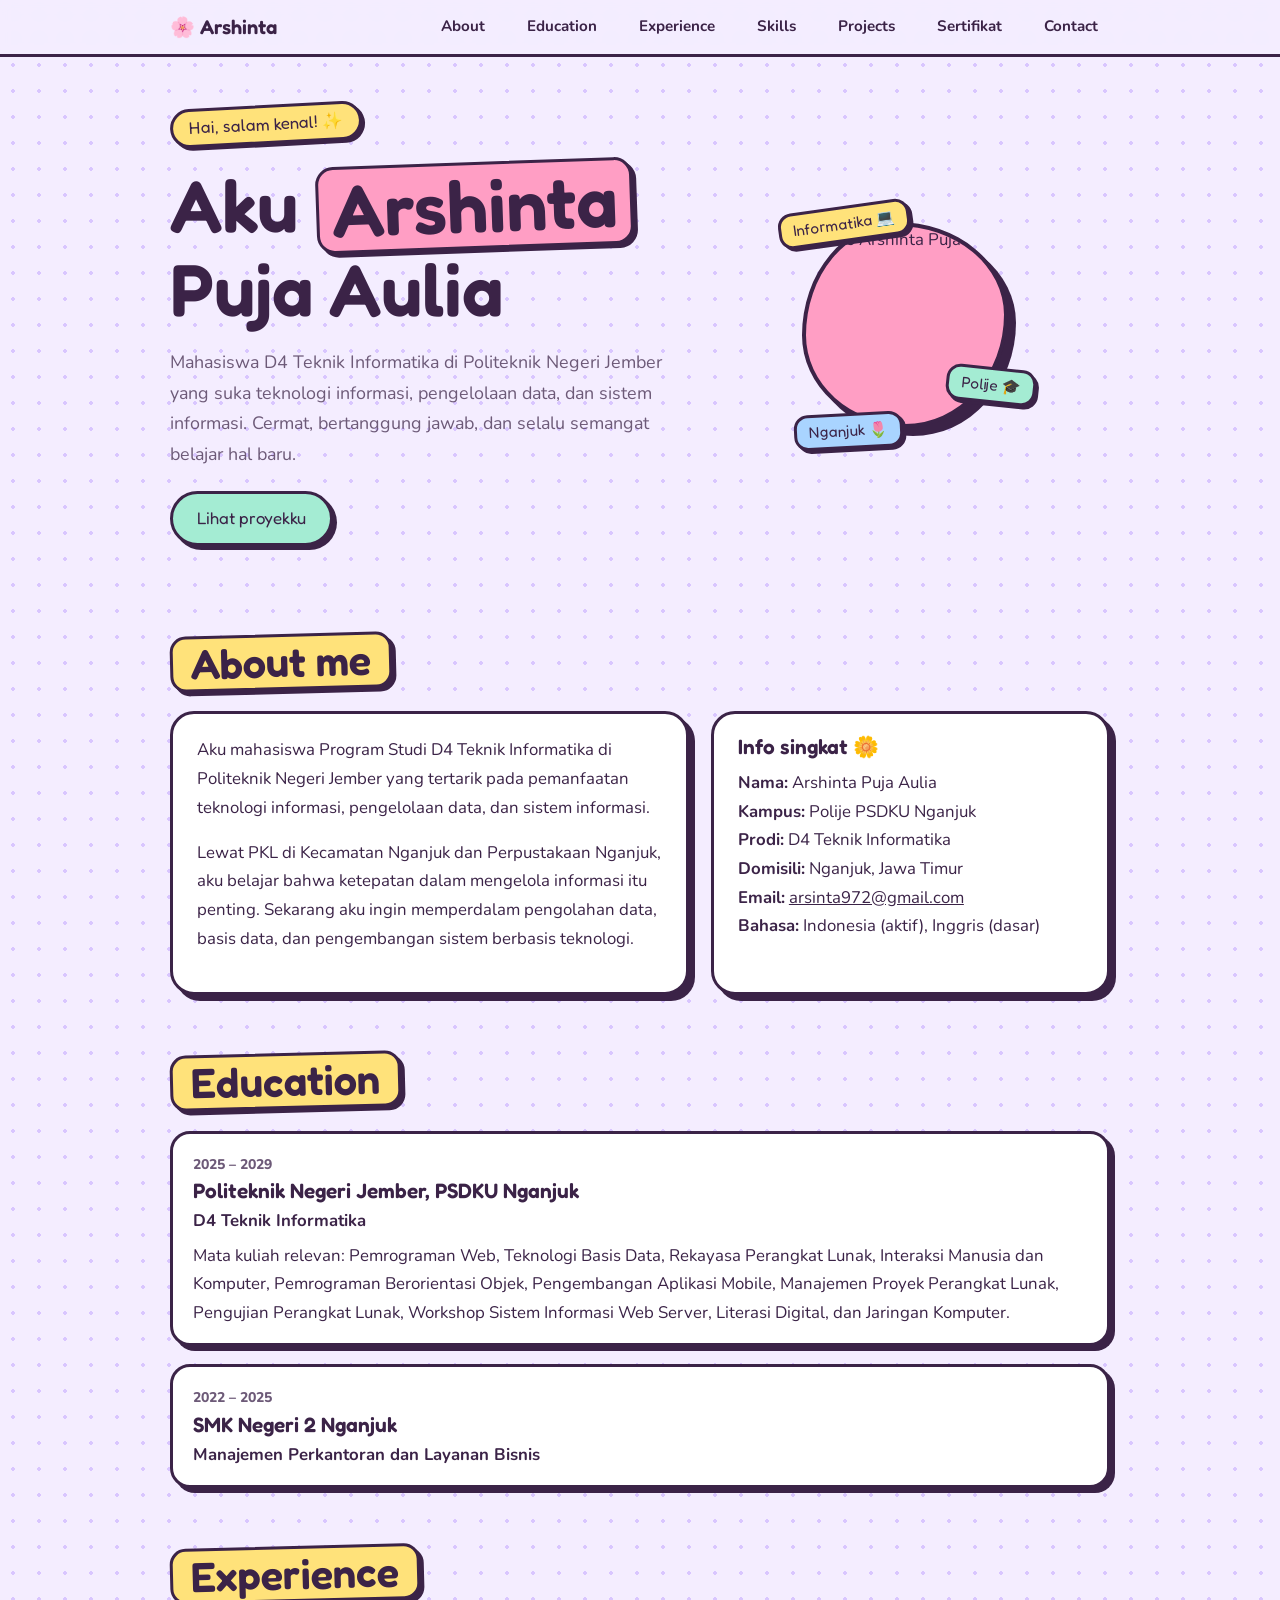
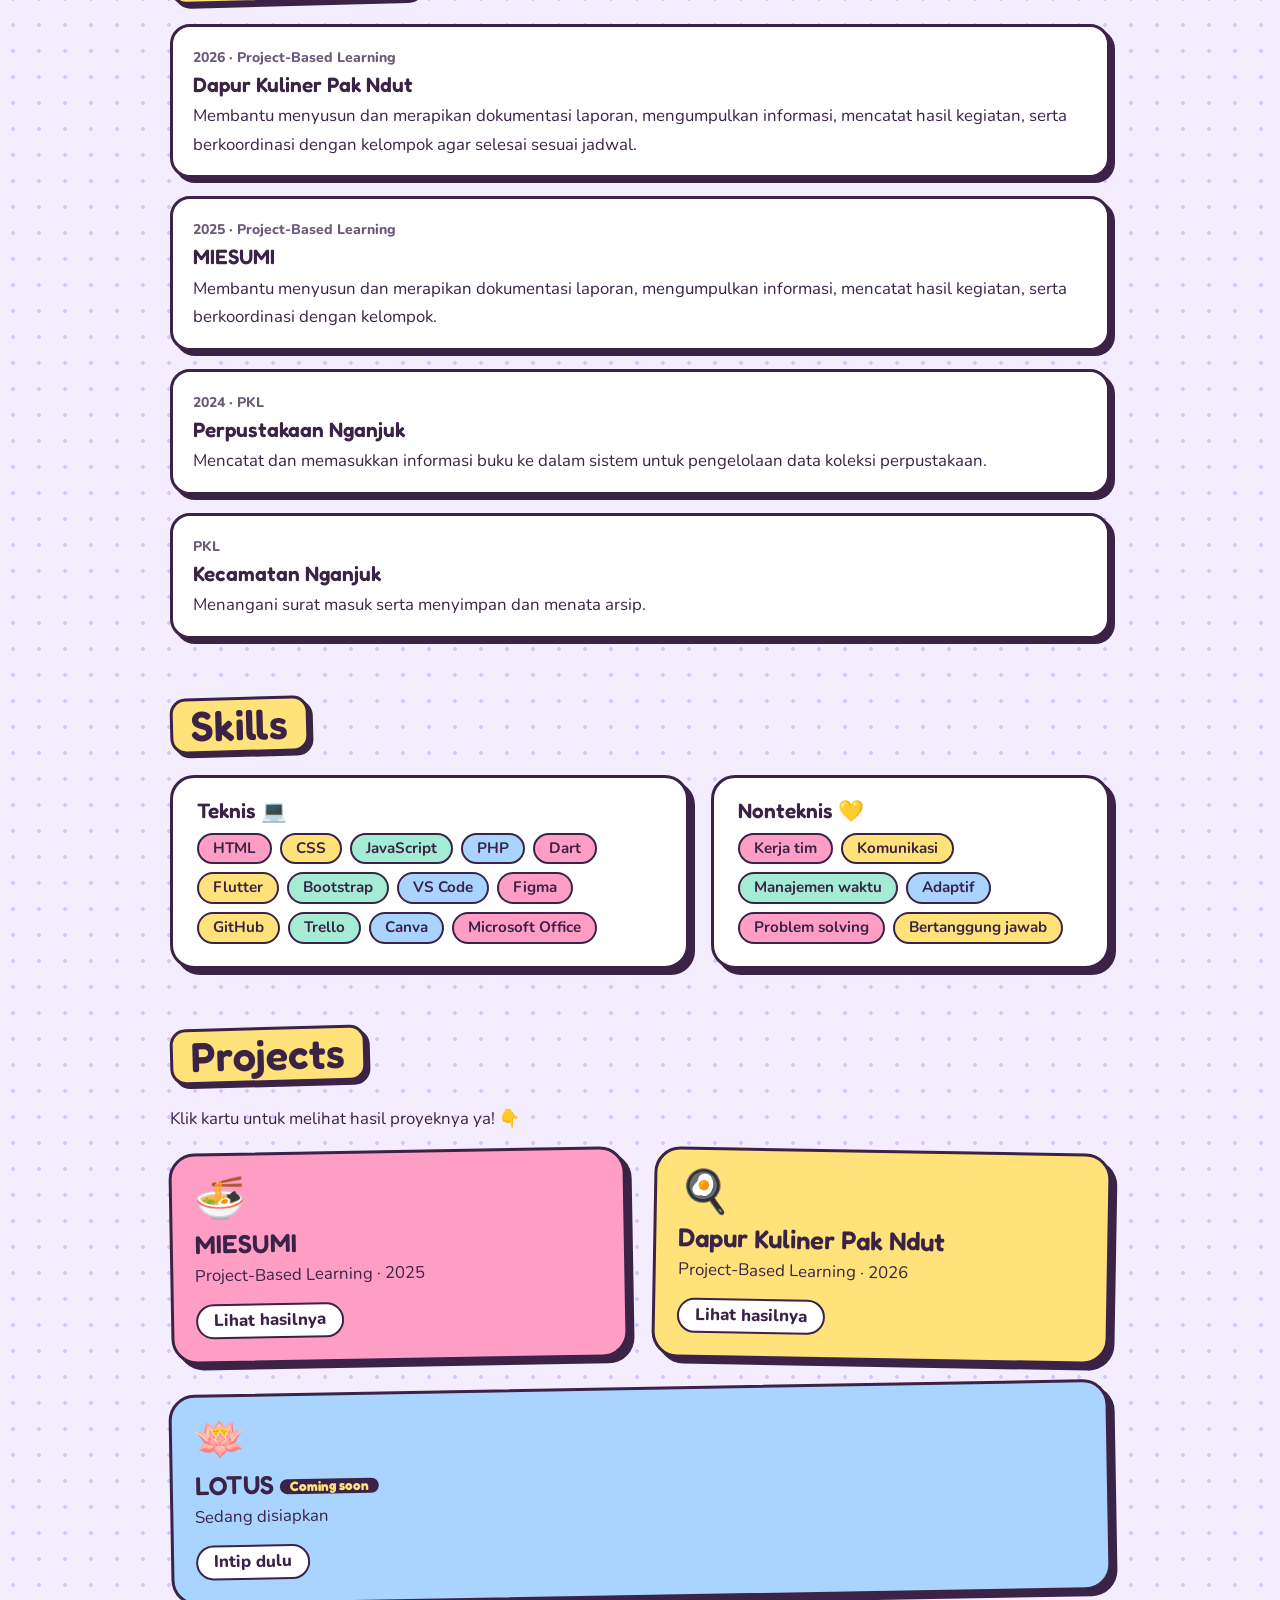
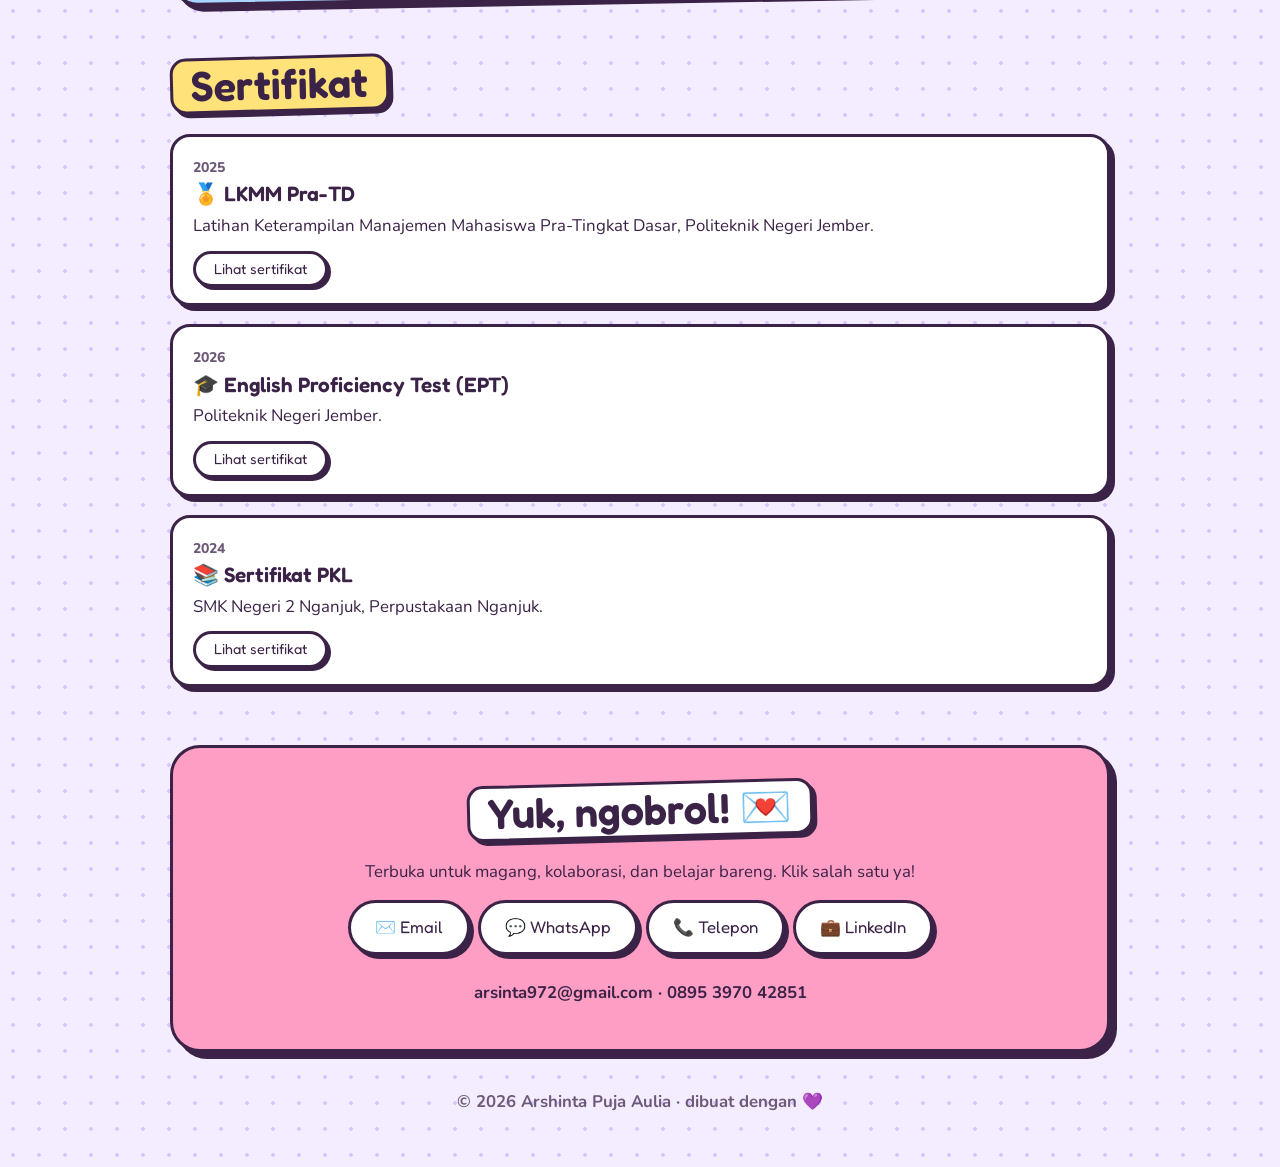
==== index.html @ 5eb8c229 "Add files via upload" ====
<!DOCTYPE html>
<html lang="id">
<head>
<meta charset="utf-8">
<meta name="viewport" content="width=device-width, initial-scale=1">
<meta name="description" content="Portofolio Arshinta Puja Aulia, mahasiswa D4 Teknik Informatika Politeknik Negeri Jember.">
<title>Arshinta Puja Aulia | Portofolio</title>
<link rel="stylesheet" href="https://fonts.googleapis.com/css2?family=Fredoka:wght@500;600&family=Nunito:wght@400;700;800&display=swap">
<link rel="stylesheet" href="style.css">
</head>
<body>
<header class="nav"><div class="wrap">
  <a class="logo" href="#home">Arshinta</a>
  <a class="l" href="#about">About</a><a class="l" href="#education">Education</a><a class="l" href="#experience">Experience</a><a class="l" href="#skills">Skills</a><a class="l" href="#projects">Projects</a><a class="l" href="#certificates">Sertifikat</a><a class="l" href="#contact">Contact</a>
</div></header>
<main class="wrap">
  <div class="hero" id="home">
    <div>
      <span class="hello">Hai, salam kenal! ✨</span>
      <h1>Aku <em>Arshinta</em> Puja Aulia</h1>
      <p>Mahasiswa D4 Teknik Informatika di Politeknik Negeri Jember yang suka teknologi informasi, pengelolaan data, dan sistem informasi. Cermat, bertanggung jawab, dan selalu semangat belajar hal baru.</p>
      <div class="btns"><a class="btn p" href="#projects">Lihat proyekku</a></div>
    </div>
    <div class="pic">
      <div class="frame"><img src="assets/foto.jpg" alt="Foto Arshinta Puja Aulia"></div>
      <span class="st a">Informatika 💻</span><span class="st b">Polije 🎓</span><span class="st c">Nganjuk 🌷</span>
    </div>
  </div>

  <section id="about"><h2>About me</h2>
    <div class="two">
      <div class="box">
        <p style="margin-top:0">Aku mahasiswa Program Studi D4 Teknik Informatika di Politeknik Negeri Jember yang tertarik pada pemanfaatan teknologi informasi, pengelolaan data, dan sistem informasi.</p>
        <p>Lewat PKL di Kecamatan Nganjuk dan Perpustakaan Nganjuk, aku belajar bahwa ketepatan dalam mengelola informasi itu penting. Sekarang aku ingin memperdalam pengolahan data, basis data, dan pengembangan sistem berbasis teknologi.</p>
      </div>
      <div class="box"><h3>Info singkat 🌼</h3>
        <b>Nama:</b> Arshinta Puja Aulia<br><b>Kampus:</b> Polije PSDKU Nganjuk<br><b>Prodi:</b> D4 Teknik Informatika<br><b>Domisili:</b> Nganjuk, Jawa Timur<br><b>Email:</b> <a href="mailto:arsinta972@gmail.com">arsinta972@gmail.com</a><br><b>Bahasa:</b> Indonesia (aktif), Inggris (dasar)
      </div>
    </div>
  </section>

  <section id="education"><h2>Education</h2>
    <div class="timeline">
      <div class="item"><small>2025 – 2029</small><h3>Politeknik Negeri Jember, PSDKU Nganjuk</h3><b>D4 Teknik Informatika</b>
        <p>Mata kuliah relevan: Pemrograman Web, Teknologi Basis Data, Rekayasa Perangkat Lunak, Interaksi Manusia dan Komputer, Pemrograman Berorientasi Objek, Pengembangan Aplikasi Mobile, Manajemen Proyek Perangkat Lunak, Pengujian Perangkat Lunak, Workshop Sistem Informasi Web Server, Literasi Digital, dan Jaringan Komputer.</p></div>
      <div class="item"><small>2022 – 2025</small><h3>SMK Negeri 2 Nganjuk</h3><b>Manajemen Perkantoran dan Layanan Bisnis</b></div>
    </div>
  </section>

  <section id="experience"><h2>Experience</h2>
    <div class="timeline">
      <div class="item"><small>2026 · Project-Based Learning</small><h3>Dapur Kuliner Pak Ndut</h3><p>Membantu menyusun dan merapikan dokumentasi laporan, mengumpulkan informasi, mencatat hasil kegiatan, serta berkoordinasi dengan kelompok agar selesai sesuai jadwal.</p></div>
      <div class="item"><small>2025 · Project-Based Learning</small><h3>MIESUMI</h3><p>Membantu menyusun dan merapikan dokumentasi laporan, mengumpulkan informasi, mencatat hasil kegiatan, serta berkoordinasi dengan kelompok.</p></div>
      <div class="item"><small>2024 · PKL</small><h3>Perpustakaan Nganjuk</h3><p>Mencatat dan memasukkan informasi buku ke dalam sistem untuk pengelolaan data koleksi perpustakaan.</p></div>
      <div class="item"><small>PKL</small><h3>Kecamatan Nganjuk</h3><p>Menangani surat masuk serta menyimpan dan menata arsip.</p></div>
    </div>
  </section>

  <section id="skills"><h2>Skills</h2>
    <div class="two">
      <div class="box"><h3>Teknis 💻</h3><ul class="chips"><li>HTML</li><li>CSS</li><li>JavaScript</li><li>PHP</li><li>Dart</li><li>Flutter</li><li>Bootstrap</li><li>VS Code</li><li>Figma</li><li>GitHub</li><li>Trello</li><li>Canva</li><li>Microsoft Office</li></ul></div>
      <div class="box"><h3>Nonteknis 💛</h3><ul class="chips"><li>Kerja tim</li><li>Komunikasi</li><li>Manajemen waktu</li><li>Adaptif</li><li>Problem solving</li><li>Bertanggung jawab</li></ul></div>
    </div>
  </section>

  <section id="projects"><h2>Projects</h2>
    <p style="margin-top:0">Klik kartu untuk melihat hasil proyeknya ya! 👇</p>
    <div class="grid">
      <a class="card" style="--c:var(--pink)" href="proyek-miesumi.html"><div class="em">🍜</div><h3>MIESUMI</h3><p>Project-Based Learning · 2025</p><span class="go">Lihat hasilnya</span></a>
      <a class="card" style="--c:var(--butter)" href="proyek-pakndut.html"><div class="em">🍳</div><h3>Dapur Kuliner Pak Ndut</h3><p>Project-Based Learning · 2026</p><span class="go">Lihat hasilnya</span></a>
      <a class="card" style="--c:var(--sky);grid-column:1/-1" href="proyek-lotus.html"><div class="em">🪷</div><h3>LOTUS <span class="soon">Coming soon</span></h3><p>Sedang disiapkan</p><span class="go">Intip dulu</span></a>
    </div>
  </section>

  <section id="certificates"><h2>Sertifikat</h2>
    <div class="timeline">
      <div class="item"><small>2025</small><h3>🏅 LKMM Pra-TD</h3><p>Latihan Keterampilan Manajemen Mahasiswa Pra-Tingkat Dasar, Politeknik Negeri Jember.</p><a class="btn s mini" href="https://drive.google.com/file/d/1U0eW5zqjtbiXyN0fZ468UwH-dC9SYaGk/view?usp=drivesdk" target="_blank" rel="noopener">Lihat sertifikat</a></div>
      <div class="item"><small>2026</small><h3>🎓 English Proficiency Test (EPT)</h3><p>Politeknik Negeri Jember.</p><a class="btn s mini" href="https://drive.google.com/file/d/1_AzRZXztTCLi3hXD7t27ddkEnJnh9cOK/view?usp=drivesdk" target="_blank" rel="noopener">Lihat sertifikat</a></div>
      <div class="item"><small>2024</small><h3>📚 Sertifikat PKL</h3><p>SMK Negeri 2 Nganjuk, Perpustakaan Nganjuk.</p><a class="btn s mini" href="https://drive.google.com/file/d/1zyTJT5Xj_rdzXo-8HoqjPuUZsBSK81it/view?usp=drivesdk" target="_blank" rel="noopener">Lihat sertifikat</a></div>
    </div>
  </section>

  <section id="contact"><div class="contact"><h2>Yuk, ngobrol! 💌</h2>
    <p>Terbuka untuk magang, kolaborasi, dan belajar bareng. Klik salah satu ya!</p>
    <a class="btn" href="mailto:arsinta972@gmail.com">✉️ Email</a><a class="btn" href="https://wa.me/62895397042851" target="_blank" rel="noopener">💬 WhatsApp</a><a class="btn" href="tel:+62895397042851">📞 Telepon</a><a class="btn" href="https://www.linkedin.com/in/ar-sinta-4137a4445" target="_blank" rel="noopener">💼 LinkedIn</a>
    <p style="margin-top:18px;font-weight:700">arsinta972@gmail.com · 0895 3970 42851</p>
  </div></section>
</main>
<footer>© 2026 Arshinta Puja Aulia · dibuat dengan 💜</footer>
</body>
</html>
---- style.css ----
:root{--bg:#f4edff;--ink:#3b2347;--muted:#6d5a78;--pink:#ff9ec4;--butter:#ffe27a;--mint:#a4ecd3;--sky:#a9d4ff;--lilac:#d9c6ff;--white:#fff}
*{box-sizing:border-box}
html{scroll-behavior:smooth}
body{margin:0;color:var(--ink);font:400 1.05rem/1.7 "Nunito",system-ui,sans-serif;background-color:var(--bg);background-image:radial-gradient(var(--lilac) 1.6px,transparent 1.6px);background-size:26px 26px;overflow-x:hidden}
h1,h2,h3{font-family:"Fredoka","Nunito",system-ui,sans-serif;font-weight:600;margin:0;line-height:1.1}
a{color:inherit}
a:focus-visible,summary:focus-visible{outline:3px solid var(--ink);outline-offset:3px;border-radius:8px}
.wrap{max-width:980px;margin:0 auto;padding:0 20px}
header.nav{position:sticky;top:0;z-index:10;background:rgba(244,237,255,.92);backdrop-filter:blur(6px);border-bottom:3px solid var(--ink)}
header.nav .wrap{display:flex;gap:6px 18px;flex-wrap:wrap;align-items:center;padding-top:10px;padding-bottom:10px}
.logo{font-family:"Fredoka",sans-serif;font-weight:600;font-size:1.25rem;text-decoration:none;margin-right:auto}
.logo::before{content:"🌸 "}
header.nav a.l{text-decoration:none;font-weight:700;font-size:.95rem;padding:3px 12px;border-radius:999px}
header.nav a.l:hover{background:var(--butter)}
.hero{display:grid;gap:30px;padding:48px 0 30px;align-items:center}
@media(min-width:820px){.hero{grid-template-columns:1.1fr .9fr}}
.hello{display:inline-block;background:var(--butter);border:3px solid var(--ink);border-radius:999px;padding:2px 16px;font-family:"Fredoka",sans-serif;transform:rotate(-3deg);box-shadow:3px 3px 0 var(--ink)}
.hero h1{font-size:clamp(2.6rem,9vw,4.6rem);margin:18px 0 14px}
.hero h1 em{font-style:normal;background:var(--pink);border:3px solid var(--ink);border-radius:18px;padding:0 .18em;display:inline-block;transform:rotate(-2deg);box-shadow:4px 4px 0 var(--ink)}
.hero p{max-width:46ch;color:var(--muted);font-size:1.12rem}
.btns{display:flex;gap:12px;flex-wrap:wrap;margin-top:22px}
.btn{display:inline-block;text-decoration:none;font-family:"Fredoka",sans-serif;font-size:1.05rem;padding:10px 24px;border:3px solid var(--ink);border-radius:999px;box-shadow:4px 4px 0 var(--ink);transition:transform .15s,box-shadow .15s}
.btn:hover{transform:translate(2px,2px);box-shadow:2px 2px 0 var(--ink)}
.btn.p{background:var(--mint)}.btn.s{background:var(--white)}
.pic{position:relative;max-width:360px;margin:0 auto;padding:18px}
.pic .frame{aspect-ratio:1;border:4px solid var(--ink);border-radius:46% 54% 50% 50%/55% 45% 55% 45%;overflow:hidden;background:var(--pink);box-shadow:8px 8px 0 var(--ink)}
.pic img{width:100%;height:100%;object-fit:cover;object-position:50% 20%;display:block}
.st{position:absolute;border:3px solid var(--ink);border-radius:14px;padding:2px 12px;font-family:"Fredoka",sans-serif;font-size:.95rem;box-shadow:3px 3px 0 var(--ink);animation:bob 3.4s ease-in-out infinite}
.st.a{background:var(--butter);top:2px;left:-6px;transform:rotate(-8deg)}
.st.b{background:var(--mint);bottom:44px;right:-10px;transform:rotate(6deg);animation-delay:.8s}
.st.c{background:var(--sky);bottom:-2px;left:10px;transform:rotate(-3deg);animation-delay:1.6s}
@keyframes bob{50%{translate:0 -7px}}
@media(prefers-reduced-motion:reduce){.st{animation:none}html{scroll-behavior:auto}.btn{transition:none}}
section{padding:58px 0 0}
h2{font-size:clamp(1.9rem,5vw,2.6rem);margin-bottom:22px;display:inline-block;background:var(--butter);border:3px solid var(--ink);border-radius:16px;padding:2px 18px;box-shadow:4px 4px 0 var(--ink);transform:rotate(-1.5deg)}
.box{background:var(--white);border:3px solid var(--ink);border-radius:24px;padding:22px 24px;box-shadow:6px 6px 0 var(--ink)}
.two{display:grid;gap:22px}
@media(min-width:760px){.two{grid-template-columns:1.3fr 1fr}}
.box h3{font-size:1.3rem;margin-bottom:10px}
.chips{display:flex;flex-wrap:wrap;gap:8px;list-style:none;margin:0;padding:0}
.chips li{border:2.5px solid var(--ink);border-radius:999px;padding:1px 14px;font-weight:700;font-size:.95rem}
.chips li:nth-child(4n+1){background:var(--pink)}.chips li:nth-child(4n+2){background:var(--butter)}.chips li:nth-child(4n+3){background:var(--mint)}.chips li:nth-child(4n){background:var(--sky)}
.timeline{display:grid;gap:18px}
.item{background:var(--white);border:3px solid var(--ink);border-radius:20px;padding:16px 20px;box-shadow:5px 5px 0 var(--ink)}
.item small{font-weight:800;color:var(--muted)}
.item h3{font-size:1.3rem;margin:2px 0 4px}
.item p{margin:6px 0 0}
.grid{display:grid;gap:26px}
@media(min-width:700px){.grid{grid-template-columns:1fr 1fr}}
.card{display:block;text-decoration:none;background:var(--c,var(--pink));border:3px solid var(--ink);border-radius:26px;padding:22px;box-shadow:6px 6px 0 var(--ink);transition:transform .18s,box-shadow .18s}
.card:nth-child(odd){transform:rotate(-1deg)}.card:nth-child(even){transform:rotate(1deg)}
.card:hover{transform:translate(-3px,-5px) rotate(0);box-shadow:10px 11px 0 var(--ink)}
.card .em{font-size:2.6rem;line-height:1}
.card h3{font-size:1.6rem;margin:10px 0 4px}
.card p{margin:4px 0 14px}
.card .go{display:inline-block;background:var(--white);border:2.5px solid var(--ink);border-radius:999px;padding:1px 16px;font-weight:800}
.soon{display:inline-block;background:var(--ink);color:var(--butter);border-radius:8px;padding:0 10px;font-size:.85rem;font-weight:800;vertical-align:middle}
.contact{background:var(--pink);border:3px solid var(--ink);border-radius:30px;padding:34px 28px;box-shadow:7px 7px 0 var(--ink);text-align:center}
.contact h2{background:var(--white);margin-bottom:12px}
.contact p{margin:8px 0}
.contact a.btn{margin:6px 4px;background:var(--white)}
footer{padding:36px 0 50px;text-align:center;color:var(--muted);font-weight:700}
/* halaman proyek */
.phead{background:var(--c,var(--pink));border-bottom:3px solid var(--ink);padding:36px 0 40px;margin-bottom:10px}
.phead .em{font-size:3.4rem;line-height:1}
.phead h1{font-size:clamp(2.2rem,8vw,3.8rem);margin:8px 0 10px}
.badge{display:inline-block;background:var(--white);border:2.5px solid var(--ink);border-radius:999px;padding:1px 14px;font-weight:800;font-size:.92rem;margin-right:6px}
.shots{display:grid;gap:18px}
@media(min-width:700px){.shots{grid-template-columns:1fr 1fr}.shots .wide{grid-column:1/-1}}
.shot{margin:0;background:var(--white);border:3px solid var(--ink);border-radius:20px;overflow:hidden;box-shadow:5px 5px 0 var(--ink)}
.shot img{display:block;width:100%;height:auto}
.shot figcaption{padding:8px 14px;font-weight:700;border-top:3px solid var(--ink)}
.shot.empty img{display:none}
.shot.empty::before{content:"📷 Taruh screenshot di sini";display:grid;place-items:center;min-height:170px;background:repeating-linear-gradient(45deg,var(--bg),var(--bg) 12px,#fff 12px,#fff 24px);font-weight:800;color:var(--muted)}
.page section{padding-top:40px}
.page h2{font-size:1.7rem}

.btn.mini{font-size:.9rem;padding:3px 18px;margin-top:10px;box-shadow:3px 3px 0 var(--ink)}
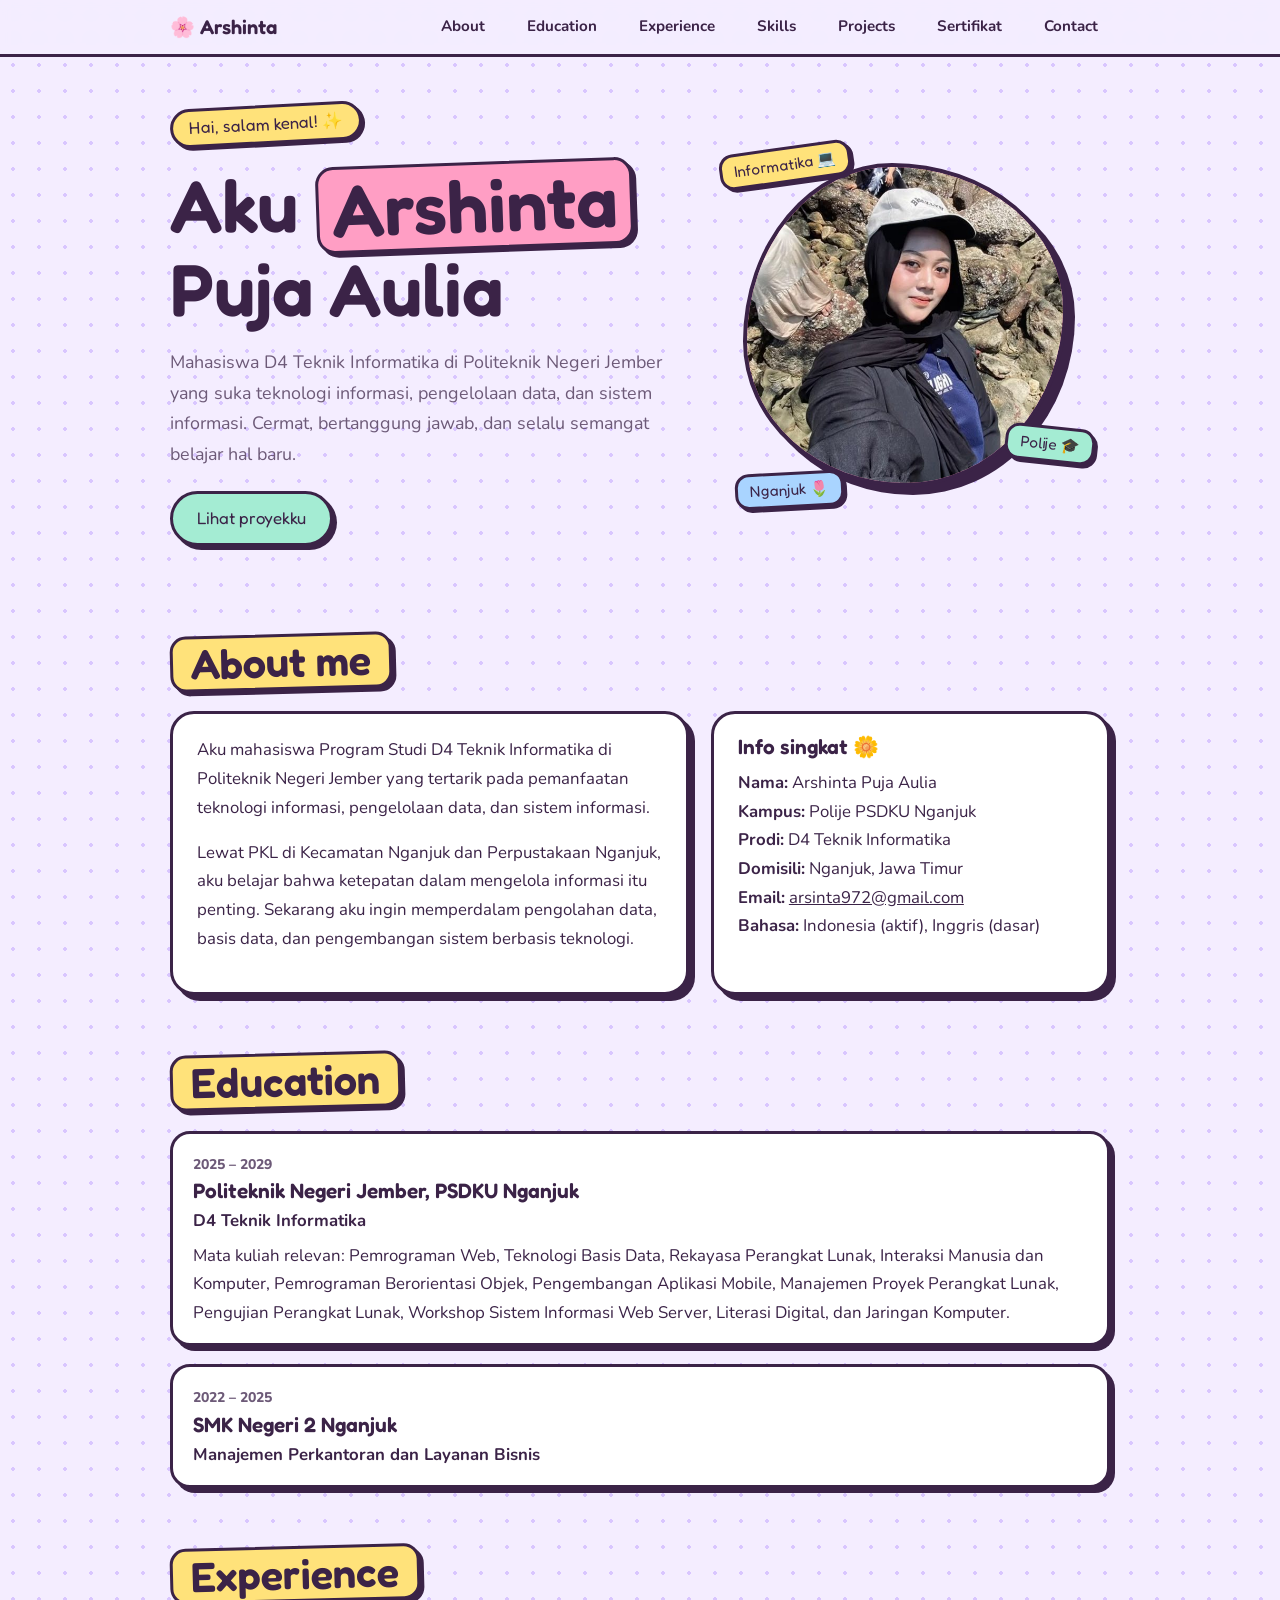
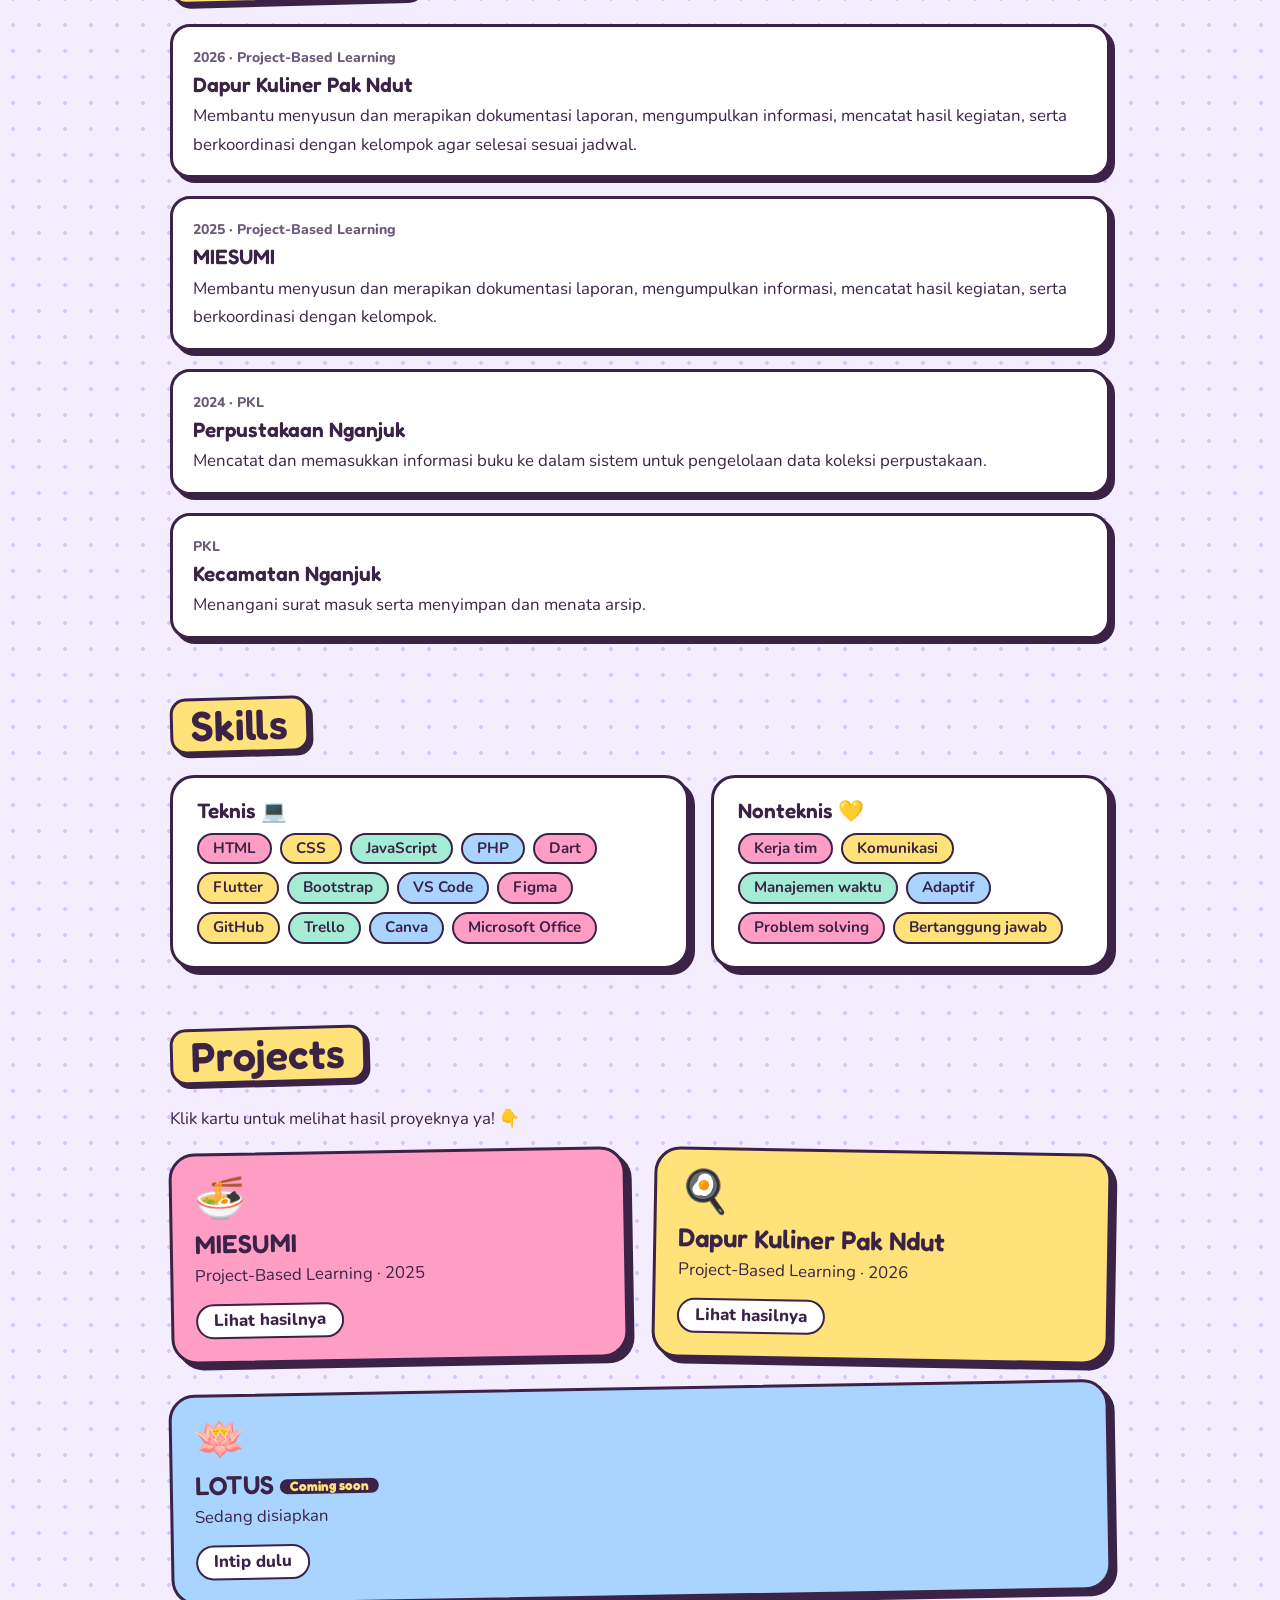
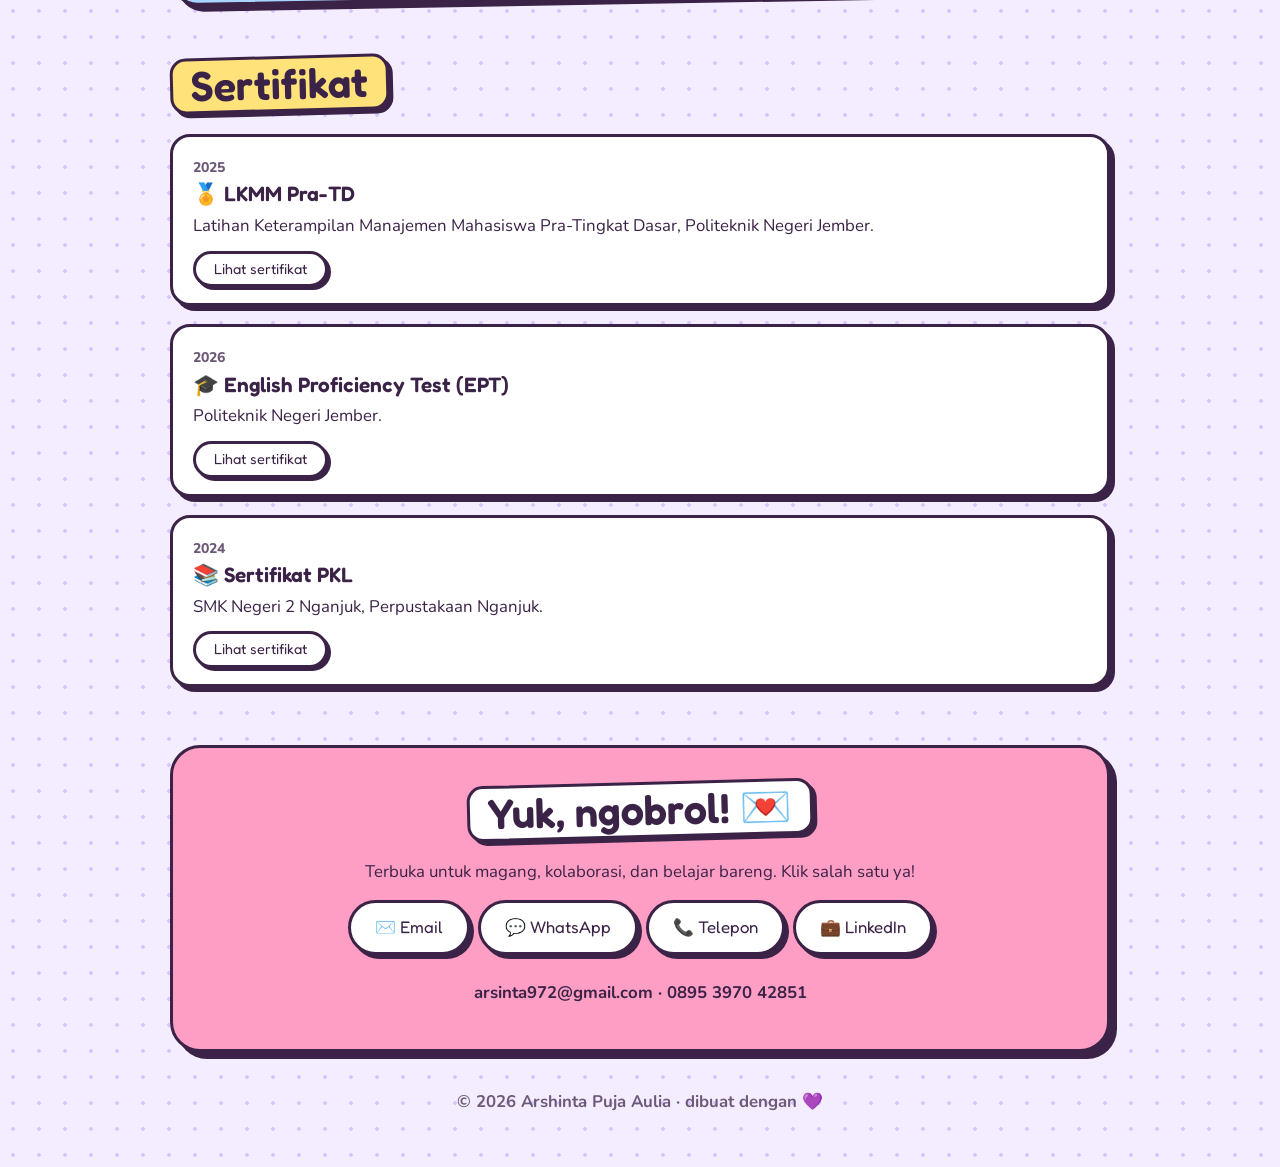
==== commit 151f9da4: "Add files via upload" ====
--- a/index.html
+++ b/index.html
@@ -22,7 +22,7 @@
       <div class="btns"><a class="btn p" href="#projects">Lihat proyekku</a></div>
     </div>
     <div class="pic">
-      <div class="frame"><img src="assets/foto.jpg" alt="Foto Arshinta Puja Aulia"></div>
+      <div class="frame"><img src="[data-uri]" alt="Foto Arshinta Puja Aulia"></div>
       <span class="st a">Informatika 💻</span><span class="st b">Polije 🎓</span><span class="st c">Nganjuk 🌷</span>
     </div>
   </div>
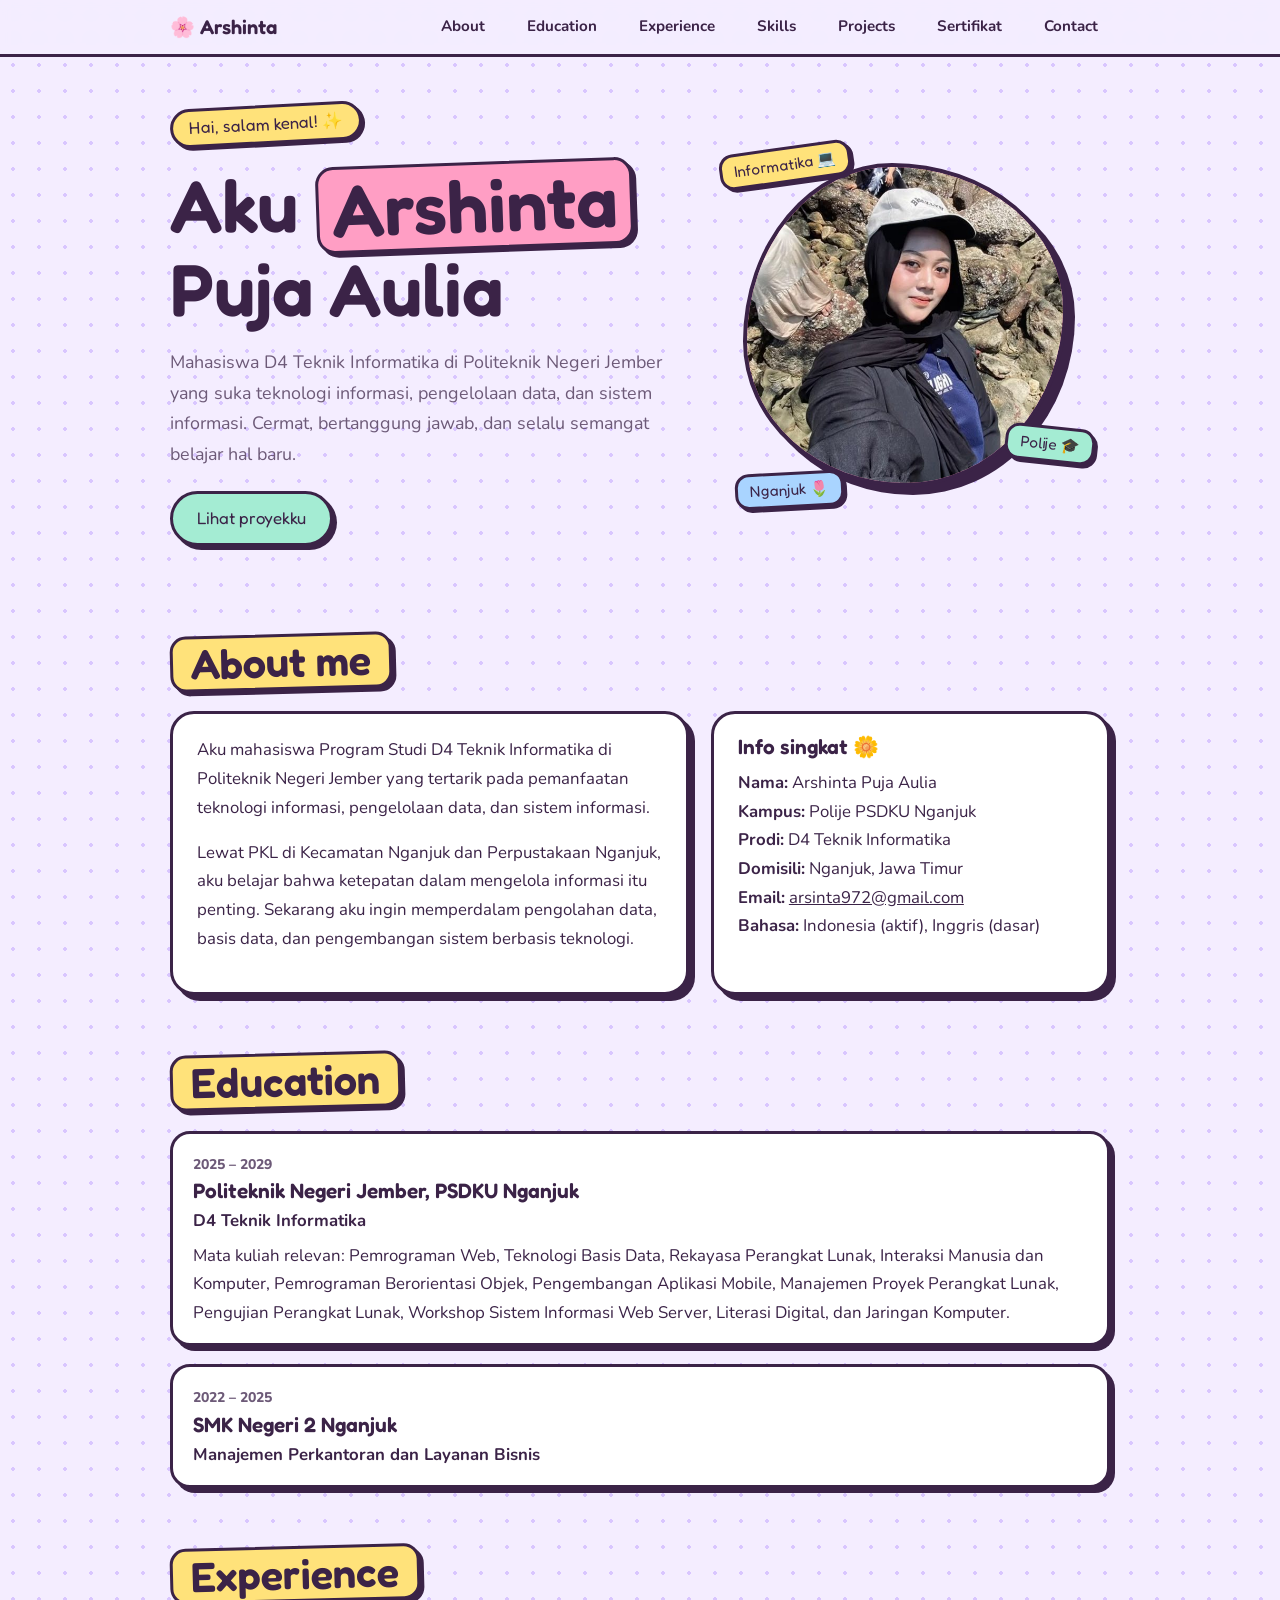
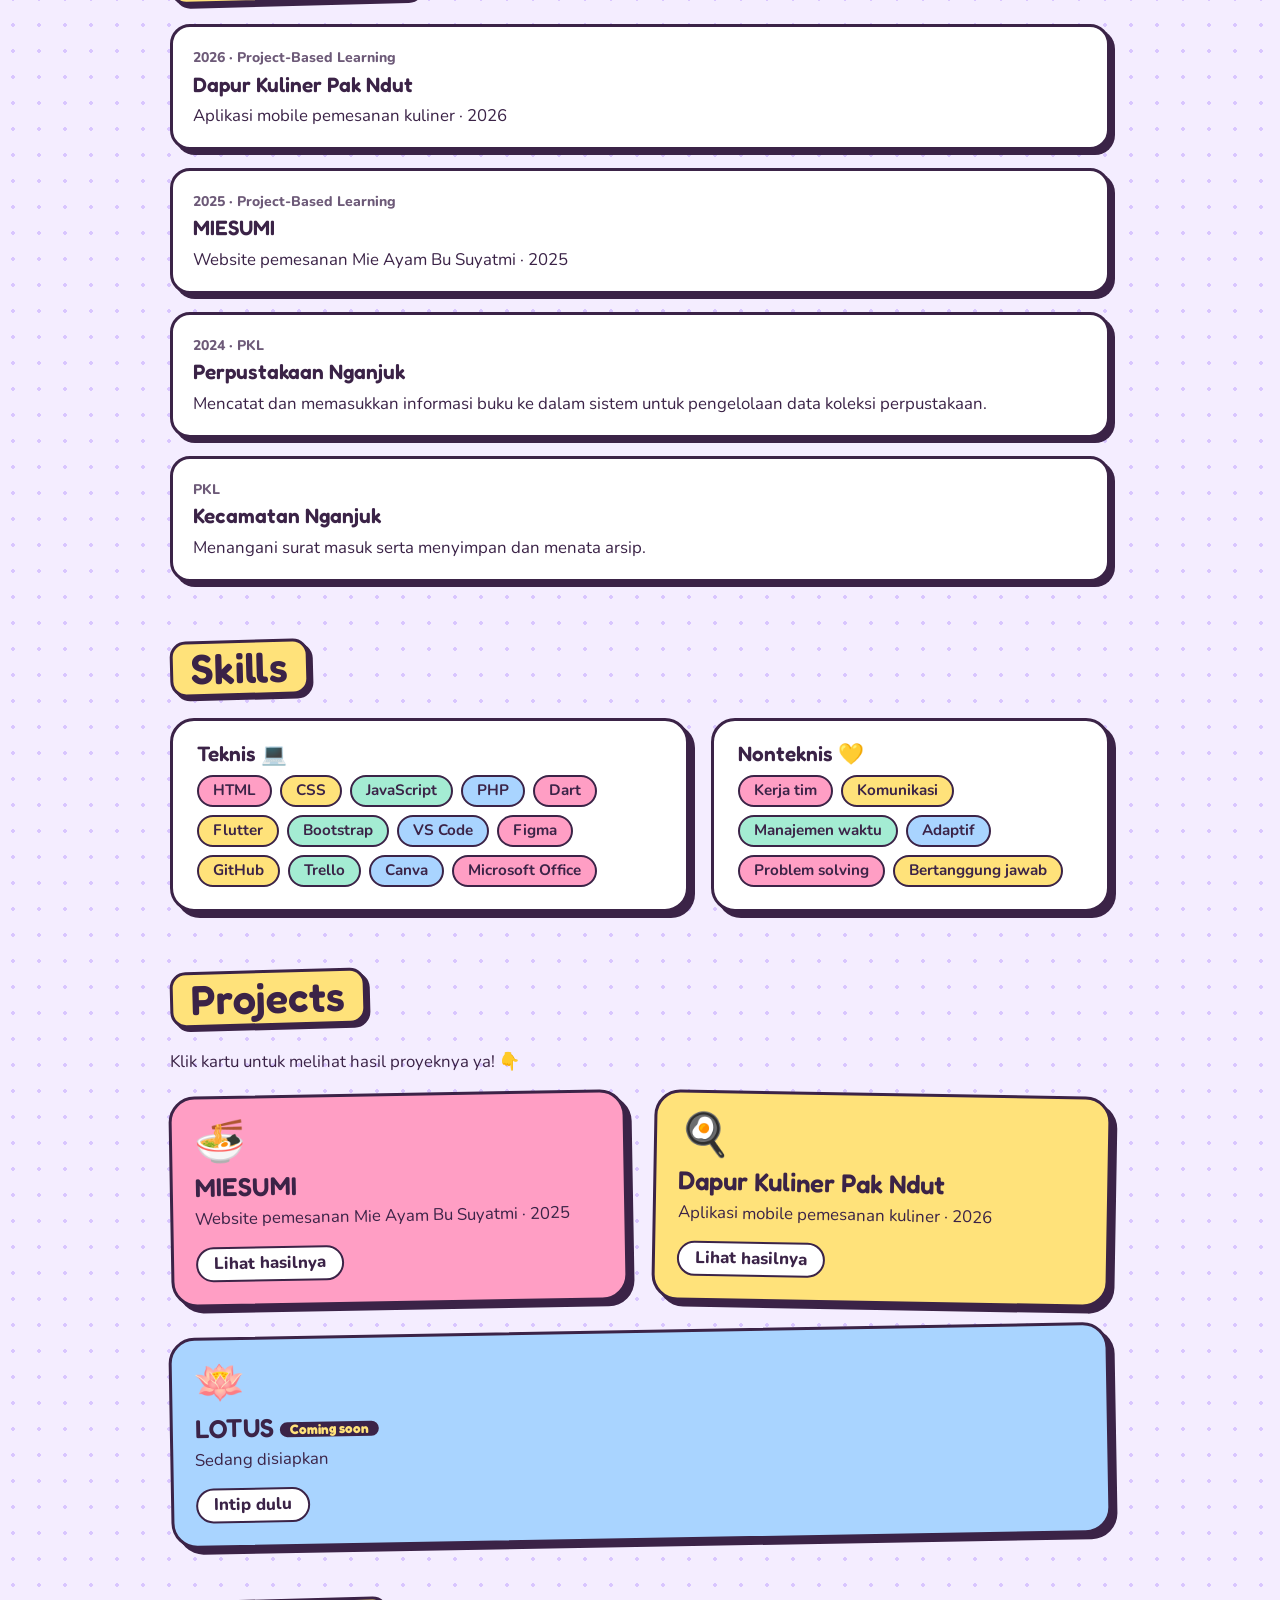
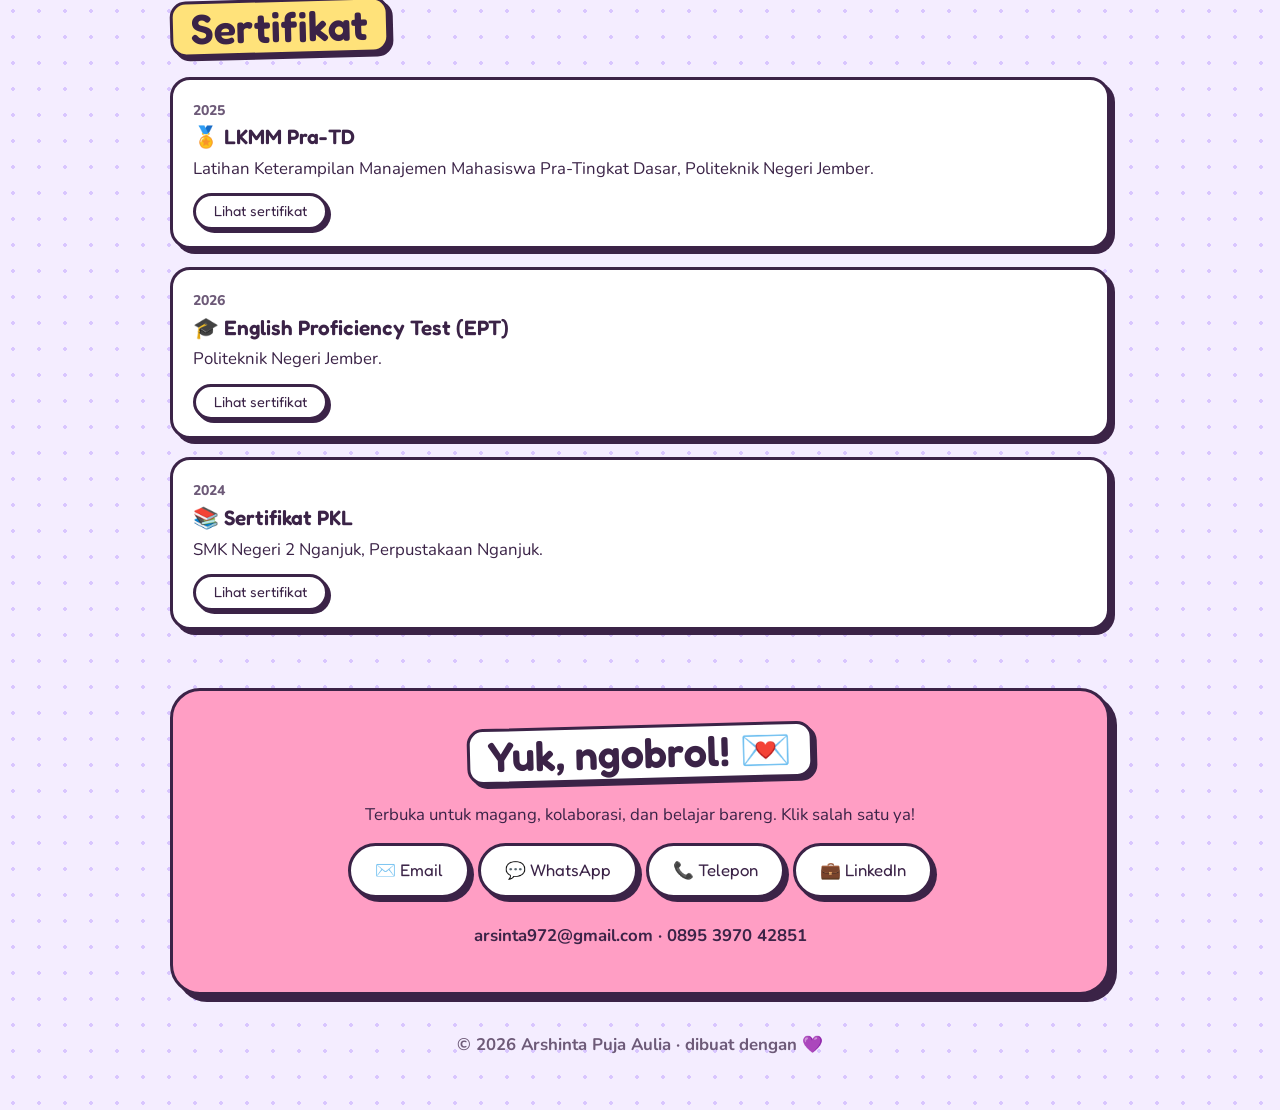
==== commit 8336a815: "Add files via upload" ====
--- a/index.html
+++ b/index.html
@@ -49,8 +49,8 @@
 
   <section id="experience"><h2>Experience</h2>
     <div class="timeline">
-      <div class="item"><small>2026 · Project-Based Learning</small><h3>Dapur Kuliner Pak Ndut</h3><p>Membantu menyusun dan merapikan dokumentasi laporan, mengumpulkan informasi, mencatat hasil kegiatan, serta berkoordinasi dengan kelompok agar selesai sesuai jadwal.</p></div>
-      <div class="item"><small>2025 · Project-Based Learning</small><h3>MIESUMI</h3><p>Membantu menyusun dan merapikan dokumentasi laporan, mengumpulkan informasi, mencatat hasil kegiatan, serta berkoordinasi dengan kelompok.</p></div>
+      <div class="item"><small>2026 · Project-Based Learning</small><h3>Dapur Kuliner Pak Ndut</h3><p>Aplikasi mobile pemesanan kuliner · 2026</p></div>
+      <div class="item"><small>2025 · Project-Based Learning</small><h3>MIESUMI</h3><p>Website pemesanan Mie Ayam Bu Suyatmi · 2025</p></div>
       <div class="item"><small>2024 · PKL</small><h3>Perpustakaan Nganjuk</h3><p>Mencatat dan memasukkan informasi buku ke dalam sistem untuk pengelolaan data koleksi perpustakaan.</p></div>
       <div class="item"><small>PKL</small><h3>Kecamatan Nganjuk</h3><p>Menangani surat masuk serta menyimpan dan menata arsip.</p></div>
     </div>
@@ -66,8 +66,8 @@
   <section id="projects"><h2>Projects</h2>
     <p style="margin-top:0">Klik kartu untuk melihat hasil proyeknya ya! 👇</p>
     <div class="grid">
-      <a class="card" style="--c:var(--pink)" href="proyek-miesumi.html"><div class="em">🍜</div><h3>MIESUMI</h3><p>Project-Based Learning · 2025</p><span class="go">Lihat hasilnya</span></a>
-      <a class="card" style="--c:var(--butter)" href="proyek-pakndut.html"><div class="em">🍳</div><h3>Dapur Kuliner Pak Ndut</h3><p>Project-Based Learning · 2026</p><span class="go">Lihat hasilnya</span></a>
+      <a class="card" style="--c:var(--pink)" href="proyek-miesumi.html"><div class="em">🍜</div><h3>MIESUMI</h3><p>Website pemesanan Mie Ayam Bu Suyatmi · 2025</p><span class="go">Lihat hasilnya</span></a>
+      <a class="card" style="--c:var(--butter)" href="proyek-pakndut.html"><div class="em">🍳</div><h3>Dapur Kuliner Pak Ndut</h3><p>Aplikasi mobile pemesanan kuliner · 2026</p><span class="go">Lihat hasilnya</span></a>
       <a class="card" style="--c:var(--sky);grid-column:1/-1" href="proyek-lotus.html"><div class="em">🪷</div><h3>LOTUS <span class="soon">Coming soon</span></h3><p>Sedang disiapkan</p><span class="go">Intip dulu</span></a>
     </div>
   </section>
